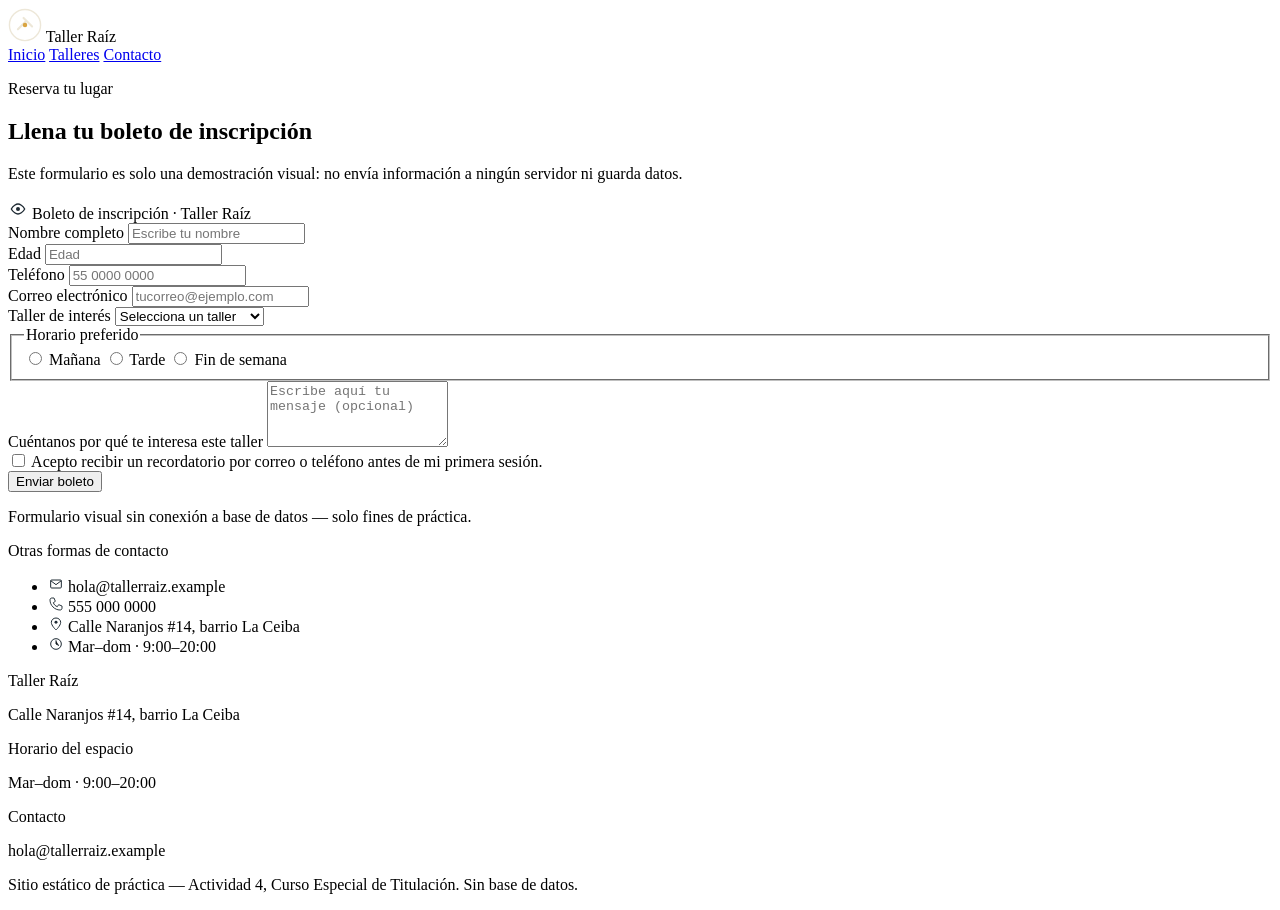
==== contacto.html @ 1a207845 "Add files via upload" ====
<!DOCTYPE html>
<html lang="es">
<head>
<meta charset="UTF-8">
<meta name="viewport" content="width=device-width, initial-scale=1.0">
<title>Contacto — Taller Raíz</title>
<link rel="preconnect" href="https://fonts.googleapis.com">
<link href="https://fonts.googleapis.com/css2?family=Fraunces:opsz,wght@9..144,400;9..144,600;9..144,700&family=Space+Grotesk:wght@400;500;700&family=IBM+Plex+Mono:wght@400;500&display=swap" rel="stylesheet">
<link rel="stylesheet" href="css/estilos.css">
</head>
<body>

<header class="site-header">
  <div class="brand">
    <span class="brand-mark" aria-hidden="true">
      <svg viewBox="0 0 48 48" width="34" height="34">
        <circle cx="24" cy="24" r="22" fill="none" stroke="#EDE7D8" stroke-width="2"/>
        <path d="M14 30 L26 18 M22 14 L34 26" stroke="#EDE7D8" stroke-width="3" stroke-linecap="round"/>
        <circle cx="24" cy="24" r="3.2" fill="#D9A441"/>
      </svg>
    </span>
    <span class="brand-text">Taller Raíz</span>
  </div>
  <nav class="site-nav" aria-label="Navegación principal">
    <a href="index.html">Inicio</a>
    <a href="talleres.html">Talleres</a>
    <a href="contacto.html" class="active">Contacto</a>
  </nav>
</header>

<main>

  <section class="page-intro">
    <p class="eyebrow">Reserva tu lugar</p>
    <h1>Llena tu boleto de inscripción</h1>
    <p class="hero-lead">Este formulario es solo una demostración visual: no envía información a ningún servidor ni guarda datos.</p>
  </section>

  <section class="section contact-section">
    <form class="form-ticket" action="#" onsubmit="return false;">

      <div class="form-ticket-head">
        <span class="stamp">
          <svg viewBox="0 0 24 24" width="20" height="20"><path d="M4 12c2-4 6-6 8-6s6 2 8 6c-2 4-6 6-8 6s-6-2-8-6z" fill="none" stroke="#1E2A33" stroke-width="1.6"/><circle cx="12" cy="12" r="2.4" fill="#1E2A33"/></svg>
        </span>
        <span>Boleto de inscripción · Taller Raíz</span>
      </div>

      <div class="form-row">
        <label for="nombre">Nombre completo</label>
        <input type="text" id="nombre" name="nombre" placeholder="Escribe tu nombre">
      </div>

      <div class="form-row two-col">
        <div>
          <label for="edad">Edad</label>
          <input type="number" id="edad" name="edad" min="1" placeholder="Edad">
        </div>
        <div>
          <label for="telefono">Teléfono</label>
          <input type="tel" id="telefono" name="telefono" placeholder="55 0000 0000">
        </div>
      </div>

      <div class="form-row">
        <label for="correo">Correo electrónico</label>
        <input type="email" id="correo" name="correo" placeholder="tucorreo@ejemplo.com">
      </div>

      <div class="form-row">
        <label for="taller">Taller de interés</label>
        <select id="taller" name="taller">
          <option value="">Selecciona un taller</option>
          <option>Cerámica desde cero</option>
          <option>Carpintería básica</option>
          <option>Cocina de barrio</option>
          <option>Pintura y acuarela</option>
          <option>Música y percusión</option>
          <option>Fotografía análoga</option>
        </select>
      </div>

      <fieldset class="form-row">
        <legend>Horario preferido</legend>
        <div class="radio-group">
          <label class="radio-pill"><input type="radio" name="horario" value="manana"> Mañana</label>
          <label class="radio-pill"><input type="radio" name="horario" value="tarde"> Tarde</label>
          <label class="radio-pill"><input type="radio" name="horario" value="fin"> Fin de semana</label>
        </div>
      </fieldset>

      <div class="form-row">
        <label for="mensaje">Cuéntanos por qué te interesa este taller</label>
        <textarea id="mensaje" name="mensaje" rows="4" placeholder="Escribe aquí tu mensaje (opcional)"></textarea>
      </div>

      <div class="form-row">
        <label class="checkbox-row">
          <input type="checkbox" name="aviso">
          Acepto recibir un recordatorio por correo o teléfono antes de mi primera sesión.
        </label>
      </div>

      <button type="submit" class="btn btn-primary">Enviar boleto</button>
      <p class="form-note">Formulario visual sin conexión a base de datos — solo fines de práctica.</p>
    </form>

    <aside class="info-card">
      <p class="ticket-eyebrow">Otras formas de contacto</p>
      <ul class="contact-list">
        <li>
          <span class="stamp"><svg viewBox="0 0 24 24" width="16" height="16"><rect x="4" y="6" width="16" height="12" rx="1.5" fill="none" stroke="#1E2A33" stroke-width="1.5"/><path d="M4 7 L12 13 L20 7" fill="none" stroke="#1E2A33" stroke-width="1.5"/></svg></span>
          hola@tallerraiz.example
        </li>
        <li>
          <span class="stamp"><svg viewBox="0 0 24 24" width="16" height="16"><path d="M6 3 C4 3 3 4 3 6 C3 14 10 21 18 21 C20 21 21 20 21 18 L21 15 L16 13 L14 16 C11 15 9 13 8 10 L11 8 L9 3 Z" fill="none" stroke="#1E2A33" stroke-width="1.4"/></svg></span>
          555 000 0000
        </li>
        <li>
          <span class="stamp"><svg viewBox="0 0 24 24" width="16" height="16"><path d="M12 21 C12 21 5 14.5 5 9.5 C5 5.9 8.1 3 12 3 C15.9 3 19 5.9 19 9.5 C19 14.5 12 21 12 21 Z" fill="none" stroke="#1E2A33" stroke-width="1.5"/><circle cx="12" cy="9.5" r="2.2" fill="#1E2A33"/></svg></span>
          Calle Naranjos #14, barrio La Ceiba
        </li>
        <li>
          <span class="stamp"><svg viewBox="0 0 24 24" width="16" height="16"><circle cx="12" cy="12" r="8" fill="none" stroke="#1E2A33" stroke-width="1.5"/><path d="M12 7 L12 12 L16 14" stroke="#1E2A33" stroke-width="1.5" stroke-linecap="round"/></svg></span>
          Mar–dom · 9:00–20:00
        </li>
      </ul>
    </aside>
  </section>

</main>

<footer class="site-footer">
  <div class="footer-grid">
    <div>
      <span class="brand-text footer-brand">Taller Raíz</span>
      <p>Calle Naranjos #14, barrio La Ceiba</p>
    </div>
    <div>
      <p class="footer-label">Horario del espacio</p>
      <p>Mar–dom · 9:00–20:00</p>
    </div>
    <div>
      <p class="footer-label">Contacto</p>
      <p>hola@tallerraiz.example</p>
    </div>
  </div>
  <p class="footer-note">Sitio estático de práctica — Actividad 4, Curso Especial de Titulación. Sin base de datos.</p>
</footer>

</body>
</html>
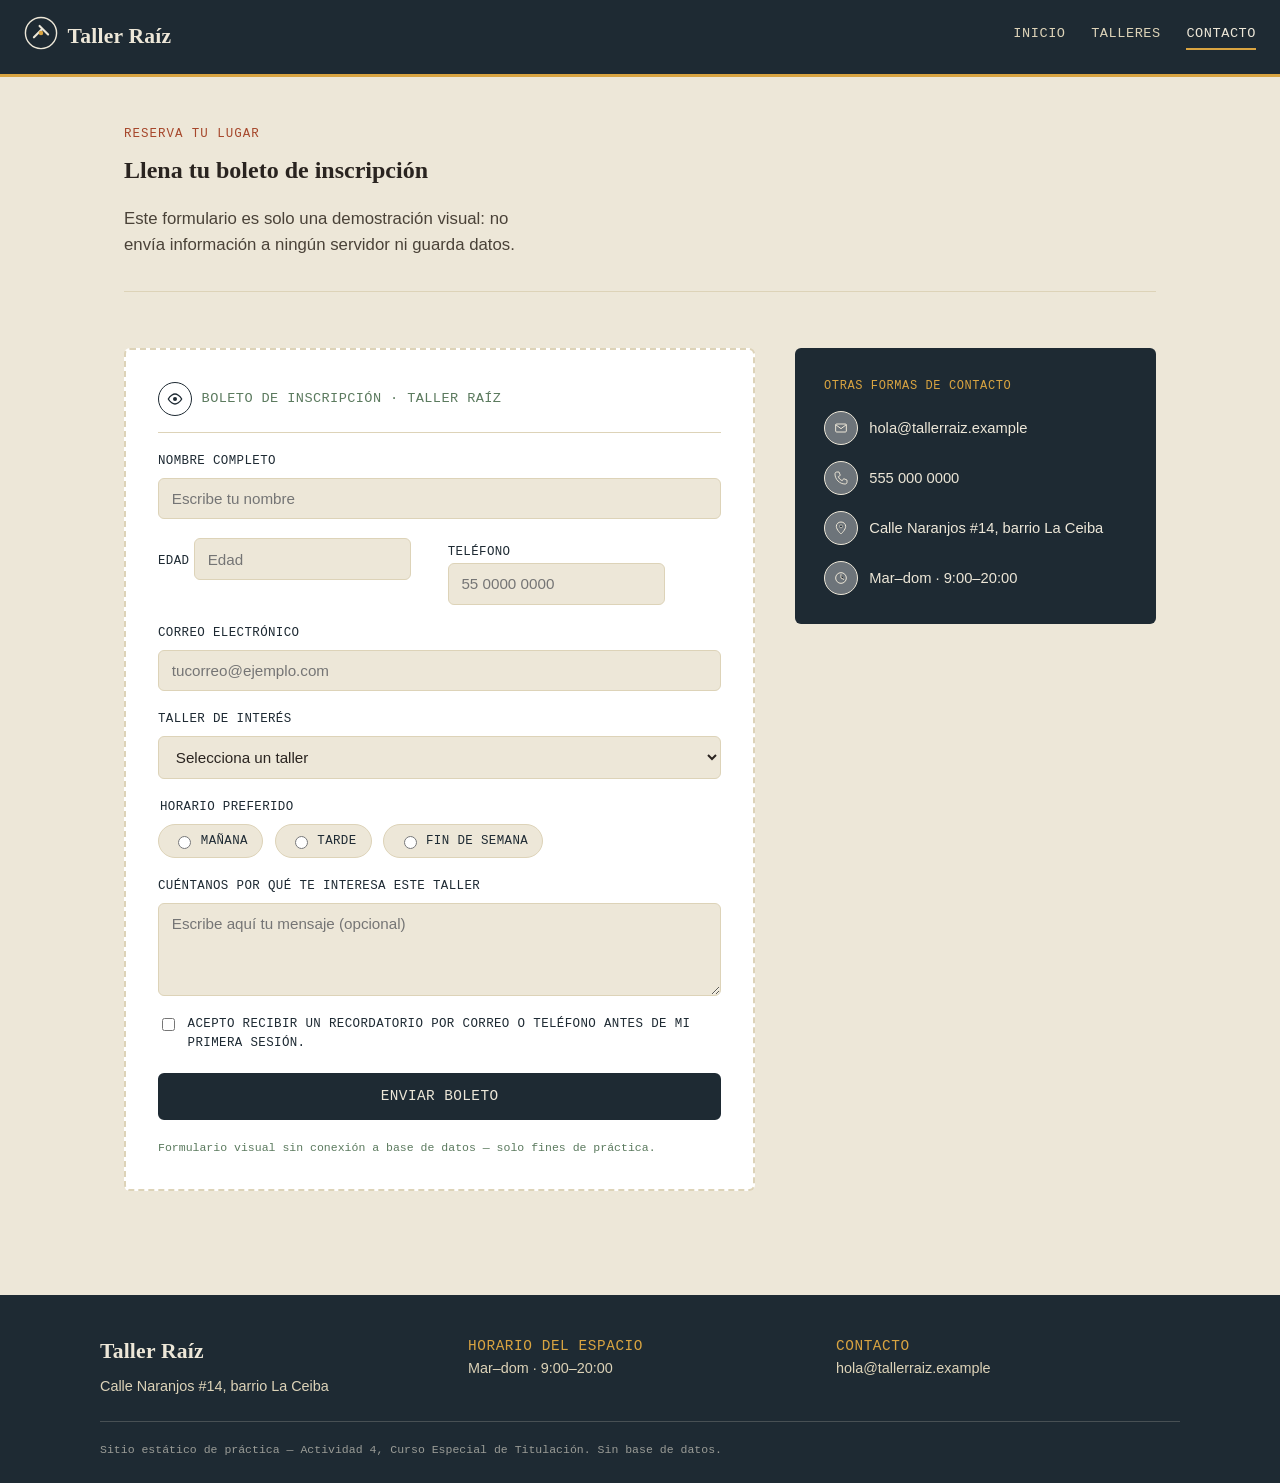
==== commit 6dcf256e: "Add files via upload" ====
--- a/contacto.html
+++ b/contacto.html
@@ -6,7 +6,7 @@
 <title>Contacto — Taller Raíz</title>
 <link rel="preconnect" href="https://fonts.googleapis.com">
 <link href="https://fonts.googleapis.com/css2?family=Fraunces:opsz,wght@9..144,400;9..144,600;9..144,700&family=Space+Grotesk:wght@400;500;700&family=IBM+Plex+Mono:wght@400;500&display=swap" rel="stylesheet">
-<link rel="stylesheet" href="css/estilos.css">
+<link rel="stylesheet" href="estilos.css">
 </head>
 <body>
 
--- a/estilos.css
+++ b/estilos.css
@@ -0,0 +1,674 @@
+/* =========================================================
+   Taller Raíz — estilos.css
+   Paleta: tinta #1E2A33, papel #EDE7D8, mostaza #D9A441,
+           óxido #A6472B, musgo #5B7A5E, texto #2A2420
+   Tipografía: Fraunces (display), Space Grotesk (cuerpo/UI),
+               IBM Plex Mono (etiquetas y metadatos)
+   ========================================================= */
+
+:root {
+  --ink: #1E2A33;
+  --paper: #EDE7D8;
+  --paper-dark: #DDD3B8;
+  --mustard: #D9A441;
+  --rust: #A6472B;
+  --moss: #5B7A5E;
+  --text: #2A2420;
+
+  --font-display: "Fraunces", Georgia, serif;
+  --font-body: "Space Grotesk", Arial, sans-serif;
+  --font-mono: "IBM Plex Mono", "Courier New", monospace;
+
+  --radius: 6px;
+  --max-width: 1080px;
+}
+
+* { box-sizing: border-box; }
+
+html { scroll-behavior: smooth; }
+
+body {
+  margin: 0;
+  background-color: var(--paper);
+  color: var(--text);
+  font-family: var(--font-body);
+  line-height: 1.55;
+}
+
+img { max-width: 100%; display: block; }
+
+a { color: inherit; }
+
+:focus-visible {
+  outline: 3px solid var(--rust);
+  outline-offset: 2px;
+}
+
+.eyebrow {
+  font-family: var(--font-mono);
+  font-size: 0.78rem;
+  letter-spacing: 0.08em;
+  text-transform: uppercase;
+  color: var(--rust);
+  margin: 0 0 0.5rem;
+}
+
+/* ---------- Encabezado ---------- */
+
+.site-header {
+  background-color: var(--ink);
+  color: var(--paper);
+  display: flex;
+  align-items: center;
+  justify-content: space-between;
+  flex-wrap: wrap;
+  gap: 1rem;
+  padding: 1rem 1.5rem;
+  position: sticky;
+  top: 0;
+  z-index: 10;
+  border-bottom: 3px solid var(--mustard);
+}
+
+.brand {
+  display: flex;
+  align-items: center;
+  gap: 0.6rem;
+}
+
+.brand-text {
+  font-family: var(--font-display);
+  font-weight: 600;
+  font-size: 1.35rem;
+  letter-spacing: 0.01em;
+}
+
+.site-nav {
+  display: flex;
+  gap: 1.6rem;
+  font-family: var(--font-mono);
+  font-size: 0.85rem;
+  text-transform: uppercase;
+  letter-spacing: 0.04em;
+}
+
+.site-nav a {
+  text-decoration: none;
+  color: var(--paper-dark);
+  padding-bottom: 4px;
+  border-bottom: 2px solid transparent;
+  transition: border-color 0.15s ease, color 0.15s ease;
+}
+
+.site-nav a:hover,
+.site-nav a.active {
+  color: var(--paper);
+  border-bottom-color: var(--mustard);
+}
+
+/* ---------- Contenido general ---------- */
+
+main {
+  max-width: var(--max-width);
+  margin: 0 auto;
+  padding: 0 1.5rem;
+}
+
+.section {
+  padding: 3.5rem 0;
+  border-top: 1px solid var(--paper-dark);
+}
+
+.section:first-child { border-top: none; }
+
+.section-head h2,
+.page-intro h1 {
+  font-family: var(--font-display);
+  font-weight: 700;
+  margin: 0 0 1rem;
+}
+
+.section-head { max-width: 640px; margin-bottom: 2rem; }
+
+.section-cta {
+  text-align: center;
+  padding: 1rem 0 3rem;
+}
+
+/* ---------- Hero ---------- */
+
+.hero {
+  display: grid;
+  grid-template-columns: 1.2fr 0.9fr;
+  gap: 3rem;
+  align-items: center;
+  padding: 4rem 0 3rem;
+}
+
+.hero h1 {
+  font-family: var(--font-display);
+  font-size: clamp(2rem, 4vw, 3rem);
+  line-height: 1.12;
+  margin: 0 0 1.2rem;
+  font-weight: 700;
+}
+
+.hero h1 em {
+  font-style: italic;
+  color: var(--rust);
+}
+
+.hero-lead {
+  max-width: 46ch;
+  font-size: 1.05rem;
+  color: #4a4238;
+}
+
+.hero-actions {
+  display: flex;
+  gap: 1rem;
+  margin-top: 1.8rem;
+  flex-wrap: wrap;
+}
+
+/* ---------- Botones ---------- */
+
+.btn {
+  display: inline-block;
+  font-family: var(--font-mono);
+  font-size: 0.9rem;
+  text-transform: uppercase;
+  letter-spacing: 0.03em;
+  text-decoration: none;
+  padding: 0.85rem 1.5rem;
+  border-radius: var(--radius);
+  border: 2px solid var(--ink);
+  transition: transform 0.12s ease, background-color 0.12s ease, color 0.12s ease;
+}
+
+.btn:hover { transform: translateY(-2px); }
+
+.btn-primary {
+  background-color: var(--ink);
+  color: var(--paper);
+}
+
+.btn-primary:hover {
+  background-color: var(--rust);
+  border-color: var(--rust);
+}
+
+.btn-ghost {
+  background-color: transparent;
+  color: var(--ink);
+}
+
+.btn-ghost:hover {
+  background-color: var(--ink);
+  color: var(--paper);
+}
+
+/* ---------- Boleto (elemento firma) ---------- */
+
+.ticket {
+  display: flex;
+  background-color: #fff;
+  border-radius: var(--radius);
+  box-shadow: 0 10px 26px rgba(30, 42, 51, 0.14);
+  overflow: hidden;
+  position: relative;
+}
+
+.ticket-stub {
+  flex: 0 0 96px;
+  background-color: var(--mustard);
+  color: var(--ink);
+  display: flex;
+  flex-direction: column;
+  align-items: center;
+  justify-content: center;
+  gap: 0.6rem;
+  padding: 1rem 0.5rem;
+  border-right: 2px dashed rgba(30, 42, 51, 0.35);
+  position: relative;
+}
+
+.ticket-stub::before,
+.ticket-stub::after {
+  content: "";
+  position: absolute;
+  right: -9px;
+  width: 18px;
+  height: 18px;
+  background-color: var(--paper);
+  border-radius: 50%;
+}
+
+.ticket-stub::before { top: -9px; }
+.ticket-stub::after { bottom: -9px; }
+
+.stamp {
+  display: inline-flex;
+  align-items: center;
+  justify-content: center;
+  width: 34px;
+  height: 34px;
+  border: 1.5px solid var(--ink);
+  border-radius: 50%;
+  background-color: rgba(255, 255, 255, 0.35);
+}
+
+.stub-label {
+  font-family: var(--font-mono);
+  font-size: 0.7rem;
+  text-transform: uppercase;
+  letter-spacing: 0.04em;
+  text-align: center;
+  margin: 0;
+}
+
+.ticket-body {
+  padding: 1.4rem 1.6rem;
+  flex: 1;
+}
+
+.ticket-eyebrow {
+  font-family: var(--font-mono);
+  font-size: 0.75rem;
+  text-transform: uppercase;
+  letter-spacing: 0.05em;
+  color: var(--moss);
+  margin: 0 0 0.3rem;
+}
+
+.ticket-title {
+  font-family: var(--font-display);
+  font-size: 1.3rem;
+  font-weight: 600;
+  margin: 0 0 0.5rem;
+}
+
+.ticket-desc {
+  margin: 0 0 0.8rem;
+  font-size: 0.95rem;
+  color: #4a4238;
+}
+
+.ticket-meta {
+  font-family: var(--font-mono);
+  font-size: 0.82rem;
+  color: var(--ink);
+  margin: 0;
+}
+
+/* Tarjetas de catálogo (variante del boleto) */
+
+.cards-grid {
+  display: grid;
+  grid-template-columns: repeat(3, 1fr);
+  gap: 1.6rem;
+}
+
+.ticket-card {
+  flex-direction: column;
+  height: 100%;
+}
+
+.ticket-card .ticket-stub {
+  flex-direction: row;
+  justify-content: flex-start;
+  border-right: none;
+  border-bottom: 2px dashed rgba(30, 42, 51, 0.35);
+  padding: 0.7rem 1.2rem;
+}
+
+.ticket-card .ticket-stub::before,
+.ticket-card .ticket-stub::after {
+  top: auto;
+  right: auto;
+}
+
+.ticket-card .ticket-stub::before { bottom: -9px; left: -9px; }
+.ticket-card .ticket-stub::after { bottom: -9px; right: -9px; }
+
+.tag-list {
+  list-style: none;
+  margin: 0;
+  padding: 0;
+  display: flex;
+  flex-wrap: wrap;
+  gap: 0.5rem;
+}
+
+.tag-list li {
+  font-family: var(--font-mono);
+  font-size: 0.75rem;
+  background-color: var(--paper);
+  border: 1px solid var(--paper-dark);
+  border-radius: 999px;
+  padding: 0.3rem 0.7rem;
+}
+
+/* ---------- Estadísticas ---------- */
+
+.stats-row {
+  display: flex;
+  justify-content: space-around;
+  text-align: center;
+  flex-wrap: wrap;
+  gap: 2rem;
+}
+
+.stat-num {
+  display: block;
+  font-family: var(--font-display);
+  font-size: 2.4rem;
+  font-weight: 700;
+  color: var(--rust);
+}
+
+.stat-label {
+  font-family: var(--font-mono);
+  font-size: 0.8rem;
+  text-transform: uppercase;
+  letter-spacing: 0.04em;
+}
+
+/* ---------- Cómo funciona ---------- */
+
+.how-grid {
+  display: grid;
+  grid-template-columns: repeat(3, 1fr);
+  gap: 1.8rem;
+}
+
+.how-item {
+  background-color: #fff;
+  border: 1px solid var(--paper-dark);
+  border-radius: var(--radius);
+  padding: 1.6rem;
+}
+
+.how-mark {
+  display: inline-flex;
+  align-items: center;
+  justify-content: center;
+  width: 32px;
+  height: 32px;
+  border-radius: 50%;
+  background-color: var(--ink);
+  color: var(--paper);
+  font-family: var(--font-mono);
+  text-transform: uppercase;
+  margin-bottom: 0.8rem;
+}
+
+.how-item h3 {
+  font-family: var(--font-display);
+  margin: 0 0 0.4rem;
+}
+
+.how-item p { margin: 0; color: #4a4238; }
+
+/* ---------- Tabla ---------- */
+
+.table-wrap {
+  overflow-x: auto;
+  background-color: #fff;
+  border-radius: var(--radius);
+  border: 1px solid var(--paper-dark);
+}
+
+table {
+  width: 100%;
+  border-collapse: collapse;
+  font-size: 0.92rem;
+}
+
+thead {
+  background-color: var(--ink);
+  color: var(--paper);
+}
+
+th, td {
+  text-align: left;
+  padding: 0.8rem 1rem;
+}
+
+th {
+  font-family: var(--font-mono);
+  font-size: 0.75rem;
+  text-transform: uppercase;
+  letter-spacing: 0.04em;
+  font-weight: 500;
+}
+
+tbody tr:nth-child(even) { background-color: var(--paper); }
+
+tbody tr:not(:last-child) td { border-bottom: 1px solid var(--paper-dark); }
+
+/* ---------- Página de introducción (talleres / contacto) ---------- */
+
+.page-intro {
+  padding: 3rem 0 1rem;
+  max-width: 640px;
+}
+
+/* ---------- Formulario de contacto ---------- */
+
+.contact-section {
+  display: grid;
+  grid-template-columns: 1.4fr 0.8fr;
+  gap: 2.5rem;
+  align-items: start;
+}
+
+.form-ticket {
+  background-color: #fff;
+  border-radius: var(--radius);
+  border: 2px dashed var(--paper-dark);
+  padding: 2rem;
+  display: flex;
+  flex-direction: column;
+  gap: 1.2rem;
+}
+
+.form-ticket-head {
+  display: flex;
+  align-items: center;
+  gap: 0.6rem;
+  font-family: var(--font-mono);
+  font-size: 0.85rem;
+  text-transform: uppercase;
+  letter-spacing: 0.03em;
+  color: var(--moss);
+  padding-bottom: 1rem;
+  border-bottom: 1px solid var(--paper-dark);
+}
+
+.form-row { display: flex; flex-direction: column; gap: 0.4rem; }
+
+.form-row.two-col {
+  display: grid;
+  grid-template-columns: 1fr 1fr;
+  gap: 1rem;
+}
+
+.form-row label,
+fieldset.form-row legend {
+  font-family: var(--font-mono);
+  font-size: 0.78rem;
+  text-transform: uppercase;
+  letter-spacing: 0.03em;
+  color: var(--ink);
+}
+
+fieldset.form-row {
+  border: none;
+  padding: 0;
+  margin: 0;
+}
+
+input[type="text"],
+input[type="email"],
+input[type="tel"],
+input[type="number"],
+select,
+textarea {
+  font-family: var(--font-body);
+  font-size: 0.95rem;
+  padding: 0.7rem 0.8rem;
+  border: 1px solid var(--paper-dark);
+  border-radius: var(--radius);
+  background-color: var(--paper);
+  color: var(--text);
+}
+
+textarea { resize: vertical; }
+
+.radio-group {
+  display: flex;
+  gap: 0.7rem;
+  flex-wrap: wrap;
+  margin-top: 0.4rem;
+}
+
+.radio-pill {
+  display: flex;
+  align-items: center;
+  gap: 0.4rem;
+  font-family: var(--font-body);
+  font-size: 0.85rem;
+  background-color: var(--paper);
+  border: 1px solid var(--paper-dark);
+  border-radius: 999px;
+  padding: 0.4rem 0.9rem;
+  text-transform: none;
+  letter-spacing: normal;
+  color: var(--text);
+}
+
+.checkbox-row {
+  display: flex;
+  align-items: flex-start;
+  gap: 0.6rem;
+  font-family: var(--font-body);
+  font-size: 0.85rem;
+  text-transform: none;
+  letter-spacing: normal;
+  color: #4a4238;
+}
+
+.form-note {
+  font-family: var(--font-mono);
+  font-size: 0.72rem;
+  color: var(--moss);
+  margin: 0;
+}
+
+.info-card {
+  background-color: var(--ink);
+  color: var(--paper);
+  border-radius: var(--radius);
+  padding: 1.8rem;
+}
+
+.info-card .ticket-eyebrow { color: var(--mustard); }
+
+.contact-list {
+  list-style: none;
+  margin: 1rem 0 0;
+  padding: 0;
+  display: flex;
+  flex-direction: column;
+  gap: 1rem;
+}
+
+.contact-list li {
+  display: flex;
+  align-items: center;
+  gap: 0.7rem;
+  font-size: 0.92rem;
+}
+
+.contact-list .stamp {
+  border-color: var(--paper);
+  flex-shrink: 0;
+}
+
+.contact-list .stamp svg path,
+.contact-list .stamp svg rect,
+.contact-list .stamp svg circle {
+  stroke: var(--paper);
+}
+
+/* ---------- Cinta decorativa ---------- */
+
+.tape {
+  display: none;
+}
+
+/* ---------- Pie de página ---------- */
+
+.site-footer {
+  background-color: var(--ink);
+  color: var(--paper-dark);
+  margin-top: 3rem;
+  padding: 2.5rem 1.5rem 1.5rem;
+}
+
+.footer-grid {
+  max-width: var(--max-width);
+  margin: 0 auto;
+  display: grid;
+  grid-template-columns: repeat(3, 1fr);
+  gap: 1.5rem;
+  padding-bottom: 1.5rem;
+  border-bottom: 1px solid rgba(237, 231, 216, 0.2);
+}
+
+.footer-brand {
+  color: var(--paper);
+  display: block;
+  margin-bottom: 0.4rem;
+}
+
+.footer-label {
+  font-family: var(--font-mono);
+  font-size: 0.72rem;
+  text-transform: uppercase;
+  letter-spacing: 0.04em;
+  color: var(--mustard);
+  margin: 0 0 0.3rem;
+}
+
+.footer-grid p { margin: 0; font-size: 0.9rem; }
+
+.footer-note {
+  max-width: var(--max-width);
+  margin: 1.2rem auto 0;
+  font-family: var(--font-mono);
+  font-size: 0.72rem;
+  color: rgba(237, 231, 216, 0.6);
+}
+
+/* ---------- Responsive ---------- */
+
+@media (max-width: 860px) {
+  .hero { grid-template-columns: 1fr; }
+  .cards-grid { grid-template-columns: repeat(2, 1fr); }
+  .how-grid { grid-template-columns: 1fr; }
+  .contact-section { grid-template-columns: 1fr; }
+  .footer-grid { grid-template-columns: 1fr; }
+}
+
+@media (max-width: 560px) {
+  .site-header { flex-direction: column; align-items: flex-start; }
+  .cards-grid { grid-template-columns: 1fr; }
+  .form-row.two-col { grid-template-columns: 1fr; }
+  .stats-row { gap: 1.5rem; }
+}
+
+@media (prefers-reduced-motion: reduce) {
+  * { transition: none !important; scroll-behavior: auto !important; }
+}
